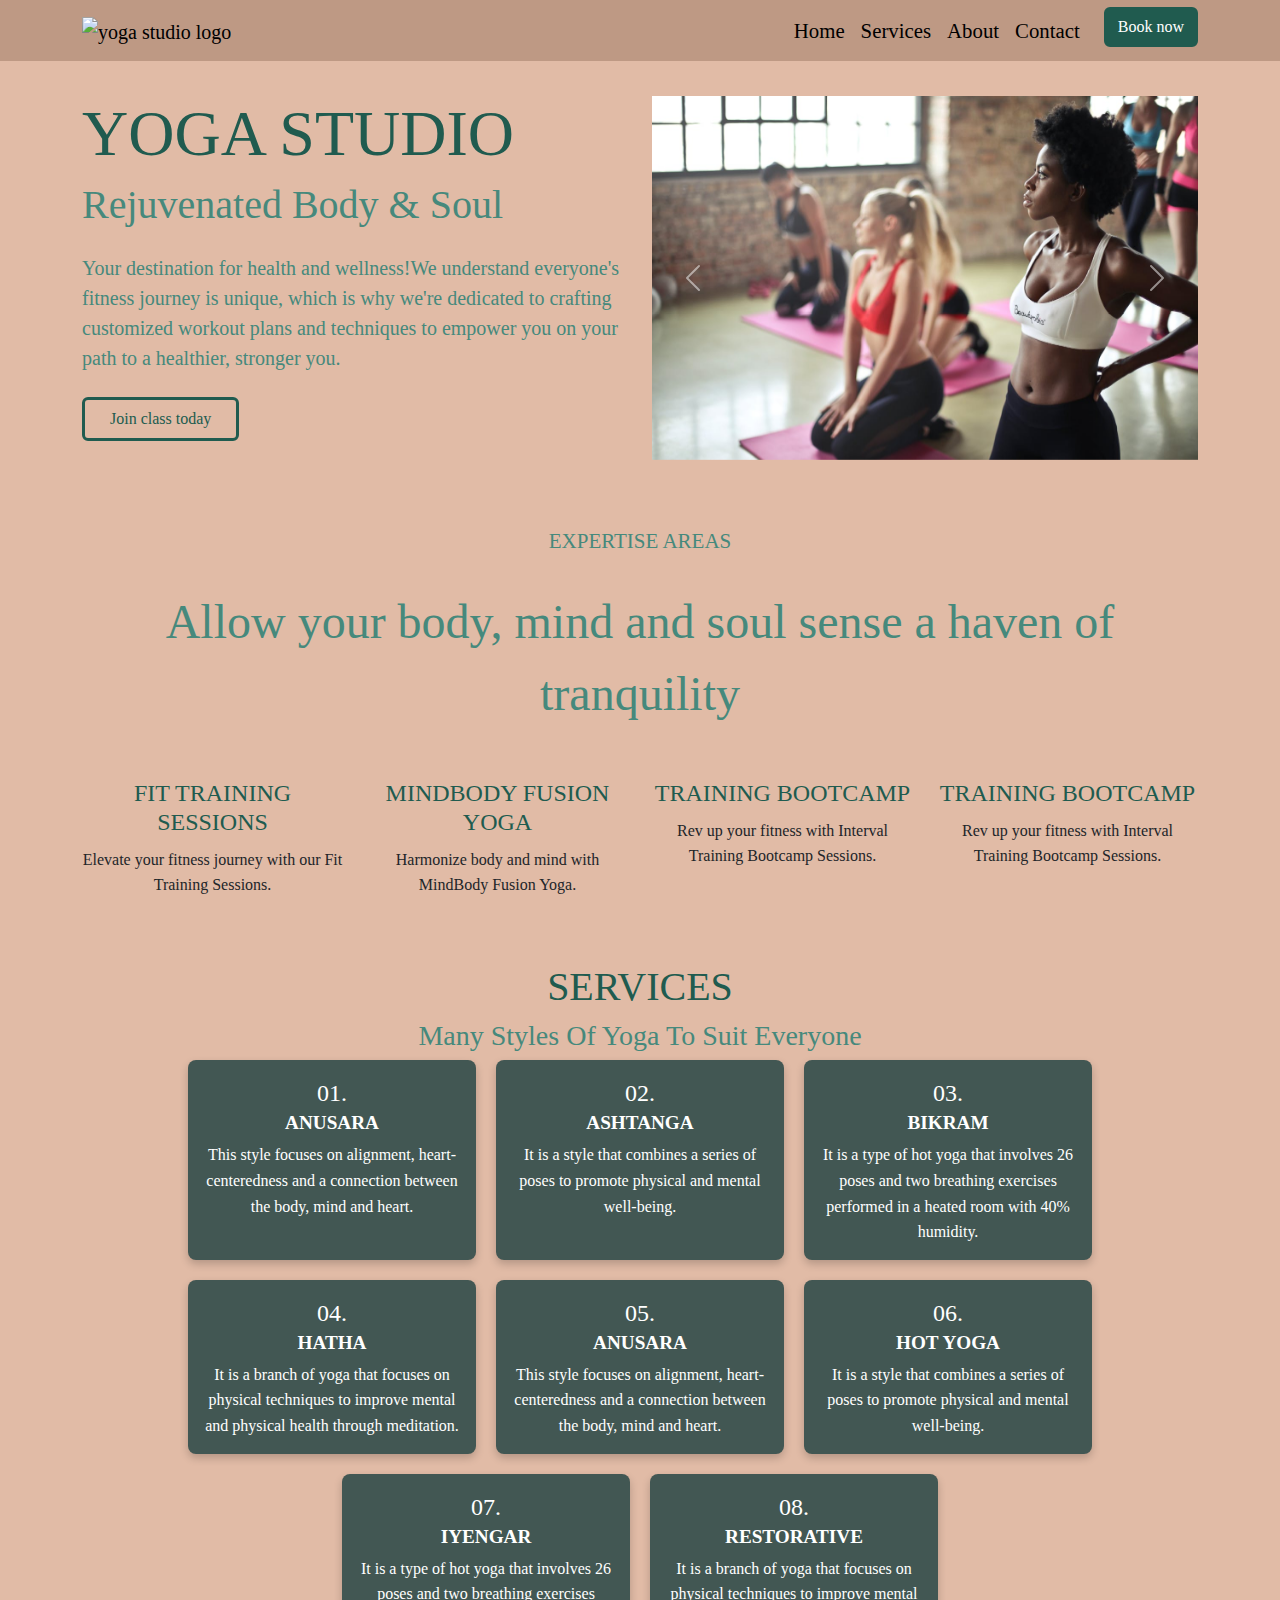
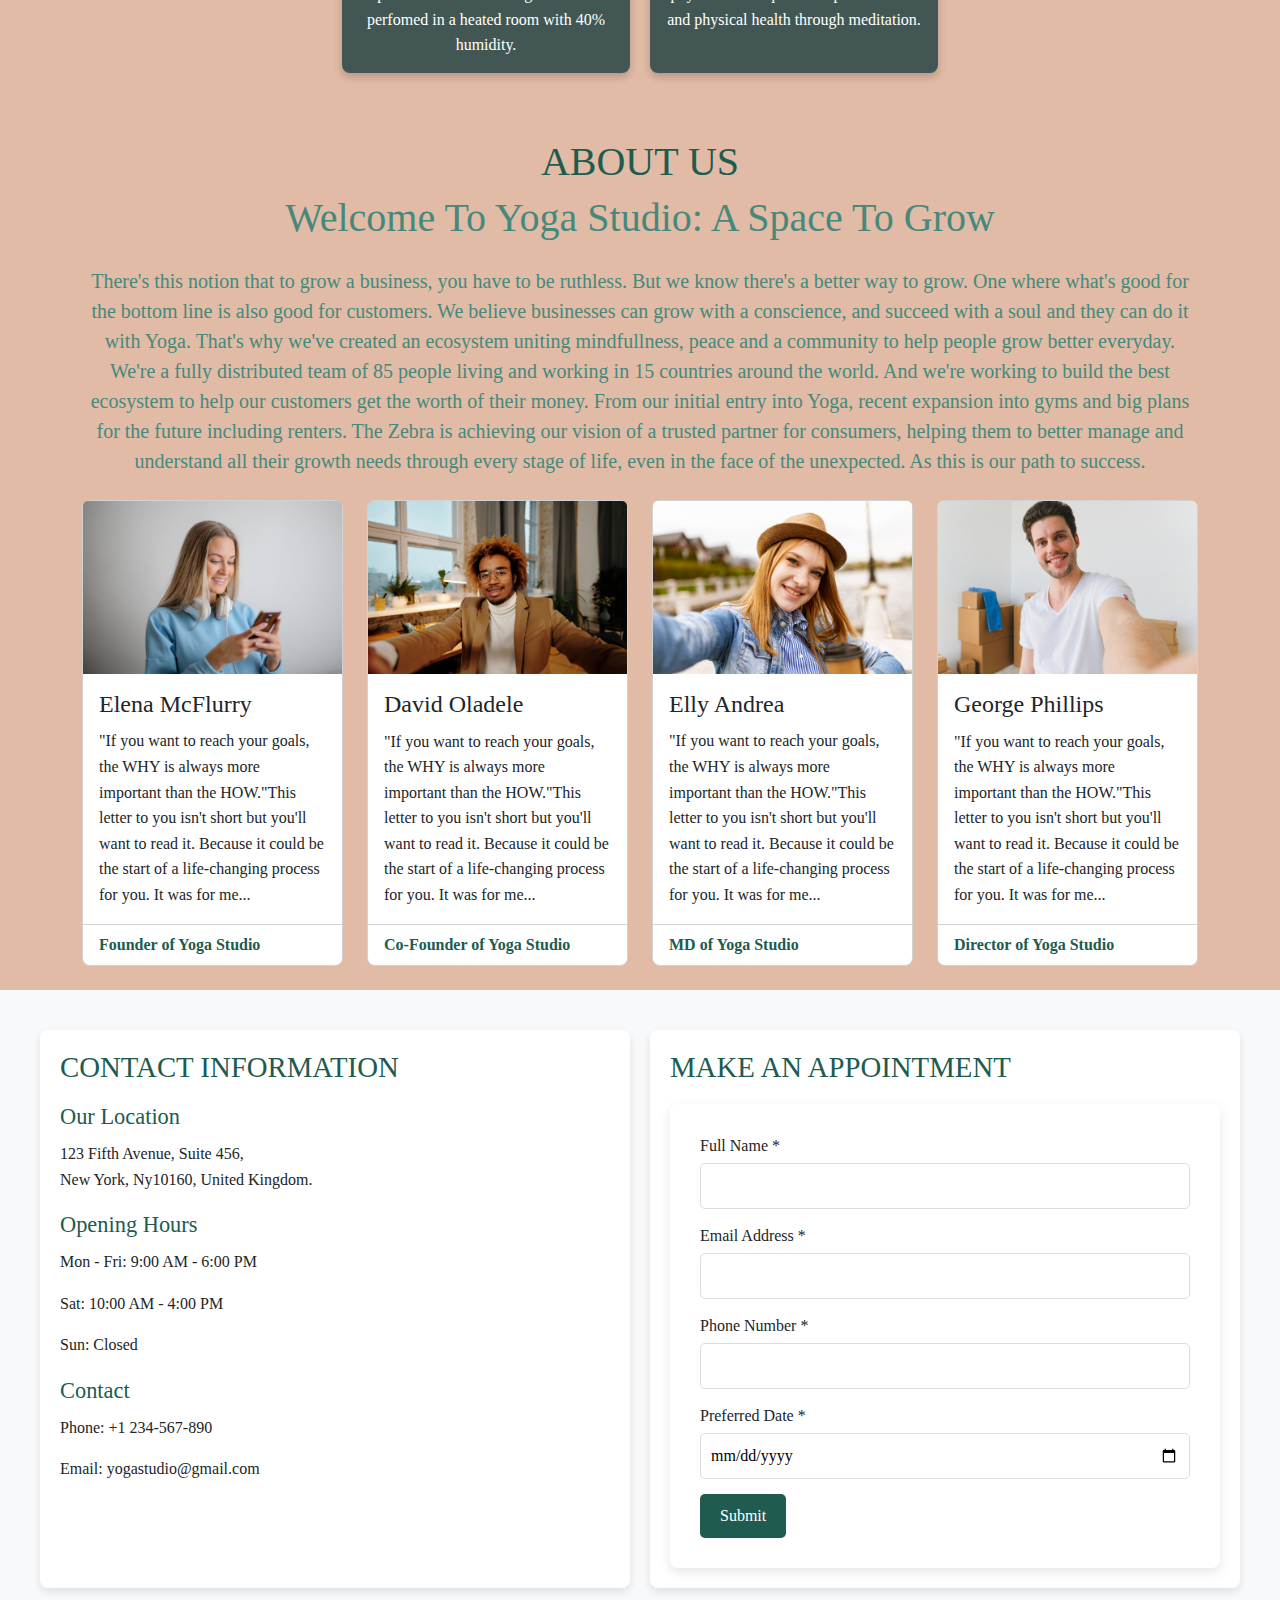
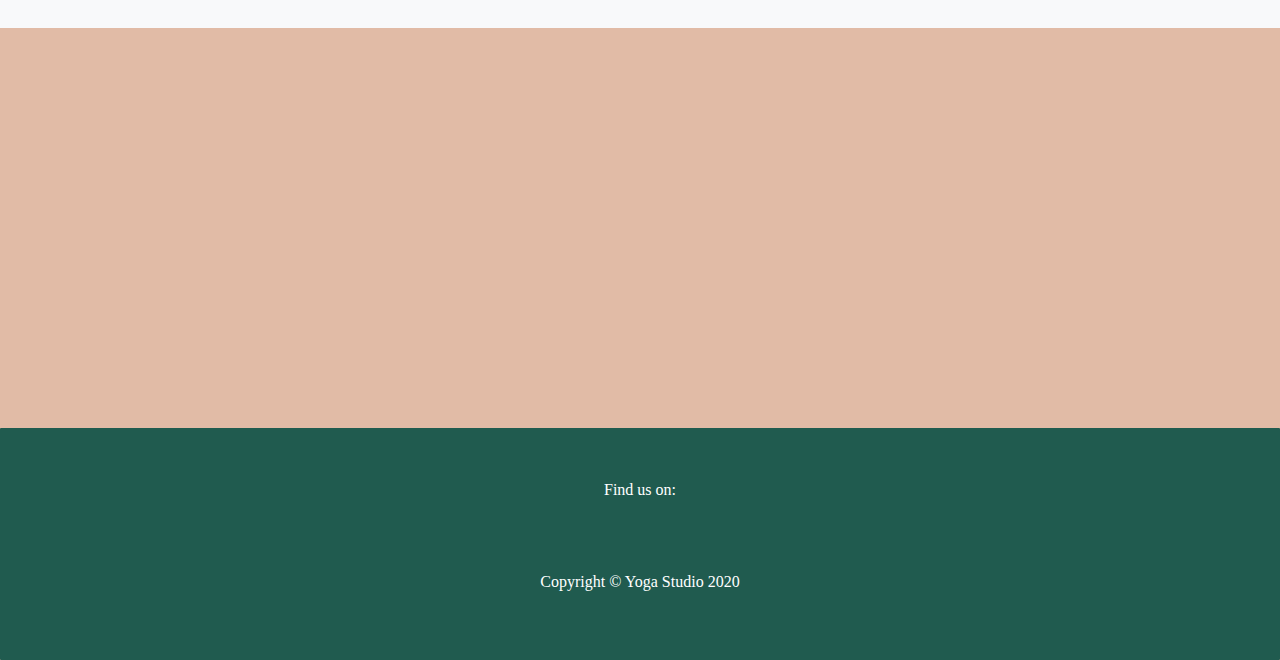
==== index.html @ dee1ad16 "Changed the type in the input section for phone number" ====
<!DOCTYPE html>
<html lang="en">

<head>
    <meta charset="UTF-8">
    <meta name="viewport" content="width=device-width, initial-scale=1.0">
    <meta http-equiv="X-UA-Compatible" content="IE=edge">
    <meta name="description"
        content="Yoga studio, your destination for health and wellness!. Perfect for your next adventure in yoga.">
    <title>Yoga Studio</title>

    <!-- favicons generated by favicon.io -->
    <link rel="apple-touch-icon" sizes="180x180" href="assets/images/apple-touch-icon.png">
    <link rel="icon" type="image/png" sizes="32x32" href="assets/images/favicon-32x32.png">
    <link rel="icon" type="image/png" sizes="16x16" href="assets/images/favicon-16x16.png">


    <!-- Bootstrap CSS -->
    <link href="https://cdn.jsdelivr.net/npm/bootstrap@5.3.3/dist/css/bootstrap.min.css" rel="stylesheet" />

    <!-- Custom CSS -->
    <link rel="stylesheet" href="assets/css/style.css">

</head>

<body class="d-flex flex-column min-vh-100">
    <!-- Header with carousel -->
    <header id="header" class="container section">
        <!-- Navigation -->
        <nav id="navbar nav-mid" class="navbar navbar-expand-lg fixed-top">
            <div class="container ">
                <a class="navbar-brand" href="index.html">
                    <img src="https://websitedemos.net/lotus-spa-02/wp-content/uploads/sites/936/2021/08/site-logo.svg"
                        alt="yoga studio logo" class="logo">
                </a>
                <button class="navbar-toggler" type="button" data-bs-toggle="collapse" data-bs-target="#navbarNav"
                    aria-controls="navbarNav" aria-expanded="false" aria-label="Toggle navigation">
                    <span class="navbar-toggler-icon"></span>
                </button>
                <div class="collapse navbar-collapse" id="navbarNav">
                    <ul class="navbar-nav ms-auto">
                        <li class="nav-item">
                            <a class="nav-link active" aria-current="page" href="index.html">Home</a>
                        </li>
                        <li class="nav-item">
                            <a class="nav-link" href="#services">Services</a>
                        </li>
                        <li class="nav-item">
                            <a class="nav-link" href="#aboutus">About</a>
                        </li>
                        <li class="nav-item">
                            <a class="nav-link btn" href="#contact-info">Contact</a>
                        </li>
                        <li>
                            <a class="btn custom-button-filled ms-lg-3" href="#book-appointment">Book now</a>
                        </li>
                    </ul>
                </div>
            </div>
        </nav>
        <div class="row row-header">
            <div class="col-12 col-xl-6 text-center text-xl-start">
                <h1 class="display-3 sec-heading-color">Yoga Studio</h1>
                <p class="head display-6 par-heading-color">Rejuvenated Body & Soul</p>
                <p class="my-4 par-heading-color">Your destination for health and wellness!We
                    understand everyone's fitness journey is unique, which is why we're dedicated to crafting customized
                    workout plans and techniques to empower you on your path to a healthier, stronger you.</p>
                <a href="join-us.html" class="btn custom-button-outline mb-4">Join class today</a>
            </div>

            <div class="col-12 col-xl-6">
                <div id="carouselExampleAutoplaying" class="carousel slide" data-bs-ride="carousel">
                    <div class="carousel-inner">
                        <div class="carousel-item active">
                            <img src="assets/images/image-1.jpg" class="d-block w-100"
                                alt="a lady in a yoga class">
                        </div>
                        <div class="carousel-item">
                            <img src="assets/images/image-2.jpg" class="d-block w-100"
                                alt="People who are practicing yoga">
                        </div>
                        <div class="carousel-item">
                            <img src="assets/images/image-3.jpg" class="d-block w-100"
                                alt="Two women practicing yoga">
                        </div>
                    </div>
                    <button class="carousel-control-prev" type="button" data-bs-target="#carouselExampleAutoplaying"
                        data-bs-slide="prev">
                        <span class="carousel-control-prev-icon" aria-hidden="true"></span>
                        <span class="visually-hidden">Previous</span>
                    </button>
                    <button class="carousel-control-next" type="button" data-bs-target="#carouselExampleAutoplaying"
                        data-bs-slide="next">
                        <span class="carousel-control-next-icon" aria-hidden="true"></span>
                        <span class="visually-hidden">Next</span>
                    </button>
                </div>
            </div>
        </div>
    </header>

    <!-- Main element -->
    <main>
        <!-- Expertise section -->
        <section class="container section">
            <div class="row">
                <div class="col-12 text-center">
                    <h2 class="par-heading-color large-tx0">EXPERTISE AREAS</h2>
                    <br>
                    <p class="par-heading-color large-tx1">Allow your body, mind and soul sense a haven of tranquility
                    </p>
                </div>

                <div class="container text-center">
                    <div class="row row-cols-4 row-header0">
                        <div class="col">
                            <i class="fa-solid fa-spa card-img-top icon"></i>
                            <div class="card-body">
                                <h3 class="card-title sec-heading-color row-header1">FIT TRAINING
                                    SESSIONS</h3>
                                <p class="card-text">Elevate your fitness journey with our Fit Training Sessions.</p>
                            </div>
                        </div>
                        <div class="col">
                            <i class="fa-solid fa-hands-holding card-img-top icon"></i>
                            <div class="card-body">
                                <h3 class="card-title sec-heading-color row-header1">MINDBODY FUSION
                                    YOGA</h3>
                                <p class="card-text">Harmonize body and mind with MindBody Fusion Yoga.</p>
                            </div>
                        </div>
                        <div class="col">
                            <i class="fa-solid fa-hands-bubbles card-img-top icon"></i>
                            <div class="card-body">
                                <h3 class="card-title sec-heading-color row-header1">TRAINING BOOTCAMP
                                </h3>
                                <p class="card-text">Rev up your fitness with Interval Training Bootcamp Sessions.</p>
                            </div>
                        </div>
                        <div class="col">
                            <i class="fa-solid fa-hands-bubbles card-img-top icon"></i>
                            <div class="card-body">
                                <h3 class="card-title sec-heading-color row-header1">TRAINING BOOTCAMP
                                </h3>
                                <p class="card-text">Rev up your fitness with Interval Training Bootcamp Sessions.</p>
                            </div>
                        </div>
                    </div>
                </div>
        </section>

        <section id="services" class="container">
            <div class="row">
                <div class="col-12 text-center">
                    <h2 class="display-6 sec-heading-color service-heading">Services</h2>
                    <h3 class="par-heading-color">Many Styles Of Yoga To Suit Everyone</h3>
                </div>
                <div class="services-container d-flex flex-wrap justify-content-center">
                    <div class="service-card">
                        <span class="card-title">01.</span>
                        <h4 class="card-subtitle mb-2">ANUSARA</h4>
                        <p class="card-text">This style focuses on alignment, heart-centeredness and a connection
                            between the body, mind and heart.</p>
                    </div>
                    <div class="service-card">
                        <span class="card-title">02.</span>
                        <h4 class="card-subtitle mb-2">ASHTANGA</h4>
                        <p class="card-text">It is a style that combines a series of poses to promote physical and
                            mental well-being.</p>
                    </div>
                    <div class="service-card">
                        <span class="card-title">03.</span>
                        <h4 class="card-subtitle mb-2">BIKRAM</h4>
                        <p class="card-text">It is a type of hot yoga that involves 26 poses and two breathing exercises
                            performed in a heated room with 40% humidity.</p>
                    </div>
                    <div class="service-card">
                        <span class="card-title">04.</span>
                        <h4 class="card-subtitle mb-2">HATHA</h4>
                        <p class="card-text">It is a branch of yoga that focuses on physical techniques to improve
                            mental and physical health through meditation.</p>
                    </div>
                    <div class="service-card">
                        <span class="card-title">05.</span>
                        <h4 class="card-subtitle mb-2">ANUSARA</h4>
                        <p class="card-text">This style focuses on alignment, heart-centeredness and a connection
                            between the body, mind and heart.</p>
                    </div>
                    <div class="service-card">
                        <span class="card-title">06.</span>
                        <h4 class="card-subtitle mb-2">HOT YOGA</h4>
                        <p class="card-text">It is a style that combines a series of poses to promote physical and
                            mental well-being.</p>
                    </div>
                    <div class="service-card">
                        <span class="card-title">07.</span>
                        <h4 class="card-subtitle mb-2">IYENGAR</h4>
                        <p class="card-text">It is a type of hot yoga that involves 26 poses and two breathing
                            exercises perfomed in a heated room with 40% humidity.</p>
                    </div>
                    <div class="service-card">
                        <span class="card-title">08.</span>
                        <h4 class="card-subtitle mb-2">RESTORATIVE</h4>
                        <p class="card-text">It is a branch of yoga that focuses on physical techniques to improve
                            mental and physical health through meditation.</p>
                    </div>
                </div>
            </div>
        </section>


        <section id="aboutus" class="container">
            <div class="row">
                <div class="col-12 text-center">
                    <h2 class="display-6 sec-heading-color about-us-heading">About Us</h2>
                    <h3 class="display-6 par-heading-color">Welcome To Yoga Studio: A Space To Grow</h3>
                    <p class="my-4 par-heading-color">There's this notion that to grow a
                        business, you have to be ruthless. But we know there's a better way to grow. One where what's
                        good for the bottom line is also good for customers. We believe businesses can grow with a
                        conscience, and succeed with a soul and they can do it with Yoga. That's why we've created an
                        ecosystem uniting mindfullness, peace and a community to help people grow better everyday.
                        We're a fully distributed team of 85 people living and working in 15 countries around the world.
                        And we're working to build the best ecosystem to help our customers get the worth of their
                        money. From our initial entry into Yoga, recent expansion into gyms and big plans for the future
                        including renters.
                        The Zebra is achieving our vision of a trusted partner for consumers, helping them to better
                        manage and understand all their growth needs through every stage of life, even in the face of
                        the unexpected. As this is our path to success.
                    </p>
                </div>
                <div class="col-12 col-md-6 col-xl-3">
                    <div class="card">
                        <img src="assets/images/image-4.jpg" alt="Elena McFlurry, Founder of Yoga Studio"
                            class="card-img-top">
                        <div class="card-body">
                            <h3 class="card-title sub-heading-color">Elena McFlurry</h3>
                            <p class="card-text">
                                "If you want to reach your goals, the WHY is always more important than the HOW."This
                                letter to you isn't short but you'll want to read it. Because it could be the start of a
                                life-changing process for you. It was for me...
                            </p>
                        </div>
                        <div class="card-footer">
                            <p class="mb-0">Founder of Yoga Studio</p>
                        </div>
                    </div>
                </div>
                <div class="col-12 col-md-6 col-xl-3">
                    <div class="card">
                        <img src="assets/images/image-5.jpg" class="card-img-top"
                            alt="David Oladele, Co-Founder of Yoga Studio" />
                        <div class="card-body">
                            <h3 class="card-title sub-heading-color">David Oladele</h3>
                            <p class="card-text">
                                "If you want to reach your goals, the WHY is always more important than the HOW."This
                                letter to you isn't short but you'll want to read it. Because it could be the start of a
                                life-changing process for you. It was for me...
                            </p>
                        </div>
                        <div class="card-footer">
                            <p class="mb-0">Co-Founder of Yoga Studio</p>
                        </div>
                    </div>
                </div>
                <div class="col-12 col-md-6 col-xl-3">
                    <div class="card">
                        <img src="assets/images/image-6.jpg"
                            alt="Elly Andrea, MD of Yoga Studio" class="card-img-top">
                        <div class="card-body">
                            <h3 class="card-title sub-heading-color">Elly Andrea</h3>
                            <p class="card-text">
                                "If you want to reach your goals, the WHY is always more important than the HOW."This
                                letter to you isn't short but you'll want to read it. Because it could be the start of a
                                life-changing process for you. It was for me...
                            </p>
                        </div>
                        <div class="card-footer">
                            <p class="mb-0">MD of Yoga Studio</p>
                        </div>
                    </div>
                </div>
                <div class="col-12 col-md-6 col-xl-3">
                    <div class="card">
                        <img src="assets/images/image-7.jpg" class="card-img-top"
                            alt="George Phillips, Director of Yoga Studio">
                        <div class="card-body">
                            <h3 class="card-title sub-heading-color">George Phillips</h3>
                            <p class="card-text">
                                "If you want to reach your goals, the WHY is always more important than the HOW."This
                                letter to you isn't short but you'll want to read it. Because it could be the start of a
                                life-changing process for you. It was for me...
                            </p>
                        </div>
                        <div class="card-footer">
                            <p class="mb-0">Director of Yoga Studio</p>
                        </div>
                    </div>
                </div>
            </div>
        </section>


        <section class="contact-section">
            <div class="contact-container">
                <div class="contact-info">
                    <h2 id="contact-info">Contact Information</h2>
                    <div class="info-box">
                        <i class="fa-solid fa-location-dot contact-i"></i>
                        <h3>Our Location</h3>
                        <p>123 Fifth Avenue, Suite 456, <br> New York, Ny10160, United Kingdom.</p>
                    </div>
                    <div class="info-box">
                        <i class="fa-solid fa-clock contact-i"></i>
                        <h3>Opening Hours</h3>
                        <p>Mon - Fri: 9:00 AM - 6:00 PM</p>
                        <p>Sat: 10:00 AM - 4:00 PM</p>
                        <p>Sun: Closed</p>
                    </div>
                    <div class="info-box">
                        <i class="fa-solid fa-phone contact-i"></i>
                        <h3>Contact</h3>
                        <p>Phone: +1 234-567-890</p>
                        <p>Email: yogastudio@gmail.com</p>
                    </div>
                </div>

                <div id="appointment" class="appointment-form">
                    <h2 id="book-appointment">Make an Appointment</h2>
                    <form action="thank-you.html" method="GET">
                        <div class="form-group">
                            <label for="name">Full Name *</label>
                            <input type="text" id="name" name="name" autocomplete="name" required />
                        </div>
                        <div class="form-group">
                            <label for="email">Email Address *</label>
                            <input type="email" id="email" name="email" autocomplete="email" required />
                        </div>
                        <div class="form-group">
                            <label for="phone">Phone Number *</label>
                            <input type="number" id="phone" name="phone" autocomplete="phone" pattern="\d{10,15}"
                            minlength="10" maxlength="15" title="Please enter a valid phone number." />
                        </div>
                        <div class="form-group">
                            <label for="date">Preferred Date *</label>
                            <input type="date" id="date" name="date" required />
                        </div>
                        <button type="submit" class="submit-btn">Submit</button>
                    </form>
                </div>
            </div>
        </section>
    </main>





    <iframe class="iframe"
        src="https://www.google.com/maps/embed?pb=!1m18!1m12!1m3!1d39853131.86738197!2d-77.8140673!3d52.434905199999996!2m3!1f0!2f0!3f0!3m2!1i1024!2i768!4f13.1!3m3!1m2!1s0x47d81230f7669219%3A0xa6c066b0f312ae0a!2sThe%20Yoga%20Studio!5e0!3m2!1sen!2sng!4v1736171499533!5m2!1sen!2sng"
        width="100%" height="400" title="Map the show the location of yoga studio"></iframe>


    <!-- Add the copyright information here -->
    <footer>
        <span>Find us on:</span>
        <a href="http://www.facebook.com" target="_blank" rel="noopener noreferrer"
            aria-label="Visit our Facebook page"><i class="fa-brands fa-facebook"></i></a>
        <a href="http://www.instagram.com" target="_blank" rel="noopener noreferrer"
            aria-label="Visit our Instagram profile"><i class="fa-brands fa-instagram"></i></a>
        <a href="http://www.twitter.com" target="_blank" rel="noopener noreferrer" aria-label="Follow us on Twitter"><i
                class="fa-brands fa-x-twitter"></i></a>
        <a href="http://www.youtube.com" target="_blank" rel="noopener noreferrer"
            aria-label="Watch our videos on YouTube"><i class="fa-brands fa-youtube"></i></a>
        <p>Copyright © Yoga Studio 2020</p>
    </footer>

    <!-- Close your footer element after your paragraph element has been closed -->

    <!-- Font Awesome kit -->
    <script src="https://kit.fontawesome.com/d47348bcd3.js" crossorigin="anonymous"></script>

    <!-- Bootstrap JS (required for Bootstrap's JavaScript components) -->
    <script src="https://cdn.jsdelivr.net/npm/bootstrap@5.3.3/dist/js/bootstrap.bundle.min.js"></script>

    <!-- script.js link -->
    <script src="assets/js/script.js"></script>
</body>

</html>
---- assets/css/style.css ----
/* Google fonts import */
@import url('https://fonts.googleapis.com/css2?family=Roboto:wght@400;700&display=swap');


/* CSS variables */

:root {
    --primary-font: "Lora", serif;
    --secondary-font: "Dancing Script", cursive;
    --primary-color: #fff;
    --secondary-color: #E1BBA6;
    --highlight-color: #205B4F;
    --highlight-color-light: #46897c;
}

body {
    font-family: var(--primary-font);
    background-color: var(--secondary-color);
    padding-top: 57.15px;
    /* pushes the top of the header down under the fixed navbar */
    width: 100%;
    margin: 0;
    padding: 0;
}

.navbar,
#header,
#service {
    background-color: var(--secondary-color);
    width: 100%;
}

/* Default styles for navigation links */
.nav-link {
    color: #000; /* Default text color */
    font-size: 1.3rem;
    text-decoration: none; /* No underline by default */
    transition: all 0.3s ease-in-out; /* Smooth transition for hover effects */
}

/* Hover styles for better visibility */
.nav-link:hover {
    color: #fff; /* Change text color for better contrast */
    font-weight: bold; /* Make the text bold */
    text-decoration: underline; /* Add underline for clarity */
    padding: 4px 8px; /* Optional: Increase hover area with padding */
}



h1,
h2,
h3 {
    font-family: var(--primary-font);
    color: var(--primary-color);
}

h1,
h2 {
    text-transform: uppercase;
}

.sec-heading-color {
    color: var(--highlight-color);
}

.par-heading-color {
    color: var(--highlight-color-light);
}

.section {
    padding-top: 4rem;
}

/* Buttons */

.custom-button-filled {
    border: 2px solid var(--highlight-color);
    background-color: var(--highlight-color);
    color: white;
}

.custom-button-filled:hover {
    border: 2px solid var(--secondary-color);
    background-color: var(--secondary-color);
    color: white;
}

.custom-button-outline {
    border: 3px solid var(--highlight-color);
    padding: 7px 25px;
    color: var(--highlight-color)
}

.custom-button-outline:hover {
    background-color: var(--highlight-color);
    color: white
}

/* Navbar */

.navbar {
    background-color: #be9984;
    padding: 7px 20px; /* Added padding for navbar */
}

#navbar .logo {
    width: 50px;
}

.nav-item {
    font-size: large;
}

/* Header */

.row-header {
    padding-top: 2rem;
}

#header .head {
    font-family: var(--secondary-font);
}

.my-4 {
    font-size: 20px;
}

/* Main element*/

/* Expertise section */

.large-tx0 {
    font-size: 21px;
}

.large-tx1{
    font-family: var(--primary-font);
    font-size: 48px;
    padding-bottom: 13px;
}

.row-header0 {
    margin-top: 20px;
}

.icon {
    color: #205b4f; 
    font-size: 45px; 
    margin-bottom: 15px;
}

.row-header1 {
    margin-bottom: 15px;
}

/* Join Us Section */
.join-us-section {
    padding: 60px 20px;
    text-align: center;
    background-color: rgb(248, 247, 245);
    min-height: 100vh;
}

.join-us-box {
    background-color: #ffffff;
    max-width: 1000px;
    margin: 0 auto;
    border-radius: 12px;
    box-shadow: 0 8px 16px rgba(0, 0, 0, 0.1);
    padding: 40px;
}

.join-us-container {
    max-width: 900px;
    margin: 0 auto;
}

.header h1 {
    font-size: 48px;
    color: #46897c;
    margin-bottom: 20px;
}

.header p {
    font-size: 18px;
    color: #666;
    margin-bottom: 40px;
}

/* Class Details */
.class-details h2 {
    font-size: 36px;
    color: #46897c;
    margin-bottom: 20px;
}

.class-box {
    background-color: #ffffff;
    border: 1px solid #e0e0e0;
    border-radius: 8px;
    padding: 30px;
    margin-bottom: 40px;
}

.class-box h3 {
    font-size: 28px;
    color: #46897c;
    margin-bottom: 15px;
}

.class-box p {
    font-size: 16px;
    line-height: 1.6;
    color: #555;
}

/* Sign-Up Form */
.sign-up-form h2 {
    font-size: 36px;
    color: #46897c;
    margin-bottom: 20px;
}

form {
    max-width: 600px;
    margin: 0 auto;
    background-color: #ffffff;
    padding: 30px;
    border-radius: 8px;
    box-shadow: 0px 4px 12px rgba(0, 0, 0, 0.1);
}

.form-group2 {
    margin-bottom: 20px;
}

.form-group2 label {
    font-size: 16px;
    font-weight: bold;
    color: #555;
    display: block;
    margin-bottom: 8px;
}

.form-group2 input,
.form-group2 select {
    width: 100%;
    padding: 12px;
    font-size: 16px;
    border: 1px solid #ddd;
    border-radius: 5px;
}

button.submit-btn2 {
    background-color: #46897c;
    color: white;
    border: none;
    padding: 14px 20px;
    font-size: 18px;
    border-radius: 5px;
    cursor: pointer;
    width: 100%;
}

button.submit-btn2:hover {
    background-color: #396b5a;
}


/* Services section */

/* Services Section Styles */
.service-heading {
    margin-top: 65px;
}

.services-container {
    display: flex;
    flex-wrap: wrap;
    gap: 20px;
    justify-content: center;
}

.service-card {
    background-color: #425753; /* Match your design */
    color: white;
    width: 18rem;
    padding: 15px;
    border-radius: 8px;
    text-align: center;
    box-shadow: 0 4px 8px rgba(0, 0, 0, 0.2);
    transition: transform 0.3s, box-shadow 0.3s;
}

.service-card:hover {
    transform: translateY(-5px);
    box-shadow: 0 8px 16px rgba(0, 0, 0, 0.3);
}

.card-title {
    font-size: 1.5rem;
    margin-bottom: 10px;
}

.card-subtitle {
    font-size: 1.2rem;
    font-weight: bold;
    margin-bottom: 15px;
}

.card-text {
    font-size: 1rem;
    line-height: 1.6;
}


/* Aboutus */

.about-us-heading {
    margin-top: 65px;
}

#aboutus .card-footer {
    font-weight: bold;
    color: var(--highlight-color);
    background-color: transparent;
}

#aboutus .card {
    margin-bottom: 1.5rem;
}
.card {
    border-radius: 8px;
    transition: box-shadow 0.3s ease;
}

.card:hover {
    box-shadow: 0 8px 16px rgba(0, 0, 0, 0.1); 
}

/* Contact Section Styling */
.contact-i {
    color: #46897c;
}

.contact-section {
    padding: 40px 20px;
    background-color: #f8f9fa; /* Light background color */
}

.contact-container {
    display: flex;
    flex-wrap: wrap;
    gap: 20px;
    justify-content: space-between;
    max-width: 1200px;
    margin: 0 auto;
}

.contact-info,
.appointment-form {
    flex: 1 1 calc(50% - 20px); /* Split into two columns */
    min-width: 300px;
    background-color: #ffffff;
    padding: 20px;
    border-radius: 8px;
    box-shadow: 0 4px 8px rgba(0, 0, 0, 0.1);
}

.contact-info h2,
.appointment-form h2 {
    font-size: 1.8rem;
    margin-bottom: 20px;
    color: #205b4f;
}

.info-box {
    margin-bottom: 20px;
}

.info-box h3 {
    font-size: 1.4rem;
    margin-bottom: 10px;
    color: #205b4f;
}

.info-box p {
    font-size: 1rem;
    line-height: 1.6;
}

.form-group {
    margin-bottom: 15px;
}

.form-group label {
    font-size: 1rem;
    display: block;
    margin-bottom: 5px;
}

.form-group input {
    width: 100%;
    padding: 10px;
    font-size: 1rem;
    border: 1px solid #ddd;
    border-radius: 5px;
}

.submit-btn {
    padding: 10px 20px;
    font-size: 1rem;
    background-color: #205b4f;
    color: white;
    border: none;
    border-radius: 5px;
    cursor: pointer;
    transition: background-color 0.3s;
}

.submit-btn:hover {
    background-color: #46897c;
}

#book-appointment {
    scroll-margin-top: 100px; /* Adjust based on header height */
}

#contact-info {
    scroll-margin-top: 100px; /* Adjust based on the height of any fixed header */
}


/* Thank You Page Styles */
.thank-you-section {
    background-color: #E1BBA6;
    padding: 80px 20px;
    text-align: center;
    max-height: 100vh;
    display: flex;
    justify-content: center;
    align-items: center;
}

.thank-you-container {
    background-color: #ffffff;
    padding: 40px;
    border-radius: 8px;
    box-shadow: 0px 4px 12px rgba(0, 0, 0, 0.1);
    max-width: 600px;
    width: 100%;
}

.thank-you-container h2 {
    font-size: 36px;
    color: #46897c;
    margin-bottom: 20px;
}

.thank-you-container p {
    font-size: 18px;
    color: #555;
    margin-bottom: 20px;
}

.back-btn {
    display: inline-block;
    background-color: #46897c;
    color: white;
    padding: 12px 20px;
    text-decoration: none;
    border-radius: 5px;
    font-size: 16px;
}

.back-btn:hover {
    background-color: #396b5a;
}


/* Google Maps iframe */
.iframe {
    width: 100%;
    height: 400px;
    border: 0;
    margin: 0px;
    padding: 0;
    border-radius: 1px;
}

/* Footer Styling */
footer {
    text-align: center;
    background-color: #205B4F;
    color: #fff;
    padding: 50px;
    margin: 0;
    border-radius: 1px;
}

footer span {
    display: block;
    margin-bottom: 10px;
}

footer a {
    color: #fff;
    text-decoration: none;
    margin: 0 11px;
}

footer a i {
    font-size: 25px;
}

footer p {
    margin-top: 20px;
    font-size: 1em;
}



/* Responsive Styles */
@media (max-width: 768px) {
    .service-card {
        width: 100%; /* Full width on smaller screens */
    }
}

@media (min-width: 769px) and (max-width: 992px) {
    .service-card {
        width: calc(50% - 20px); /* Two columns for medium screens */
    }
}

@media (min-width: 993px) {
    .service-card {
        width: 18rem; /* Maintain original size for large screens */
    }
}

@media (max-width: 768px) {
    .contact-container {
        flex-direction: column;
        gap: 20px;
    }

    .contact-info,
    .appointment-form {
        flex: 1 1 100%; /* Full width for smaller screens */
    }
}

@media (max-width: 785px) {
    .row.row-cols-4 {
        display: flex;
        flex-direction: column;
        gap: 20px;
    }

    .row.row-cols-4 .col {
        width: 100%;
        text-align: center; /* Ensures content is centered for smaller screens */
    }

    .card-body {
        margin: 0 auto;
    }

    i.card-img-top {
        font-size: 50px; /* Optional: Adjust the icon size for smaller screens */
        margin-bottom: 10px;
    }

    .card-title {
        font-size: 1.2rem; /* Adjusts title size for readability */
    }

    .card-text {
        font-size: 1rem; /* Adjusts text size for readability */
    }
}

/* Styling for smaller screens */
@media (max-width: 785px) {
    .iframe {
        height: 200px; /* Reduce map height */
    }

    footer {
        padding: 10px 0; /* Reduce vertical padding */
        font-size: 14px; /* Decrease font size */
    }

    footer p {
        margin-top: 10px; /* Add spacing for better layout */
    }
}
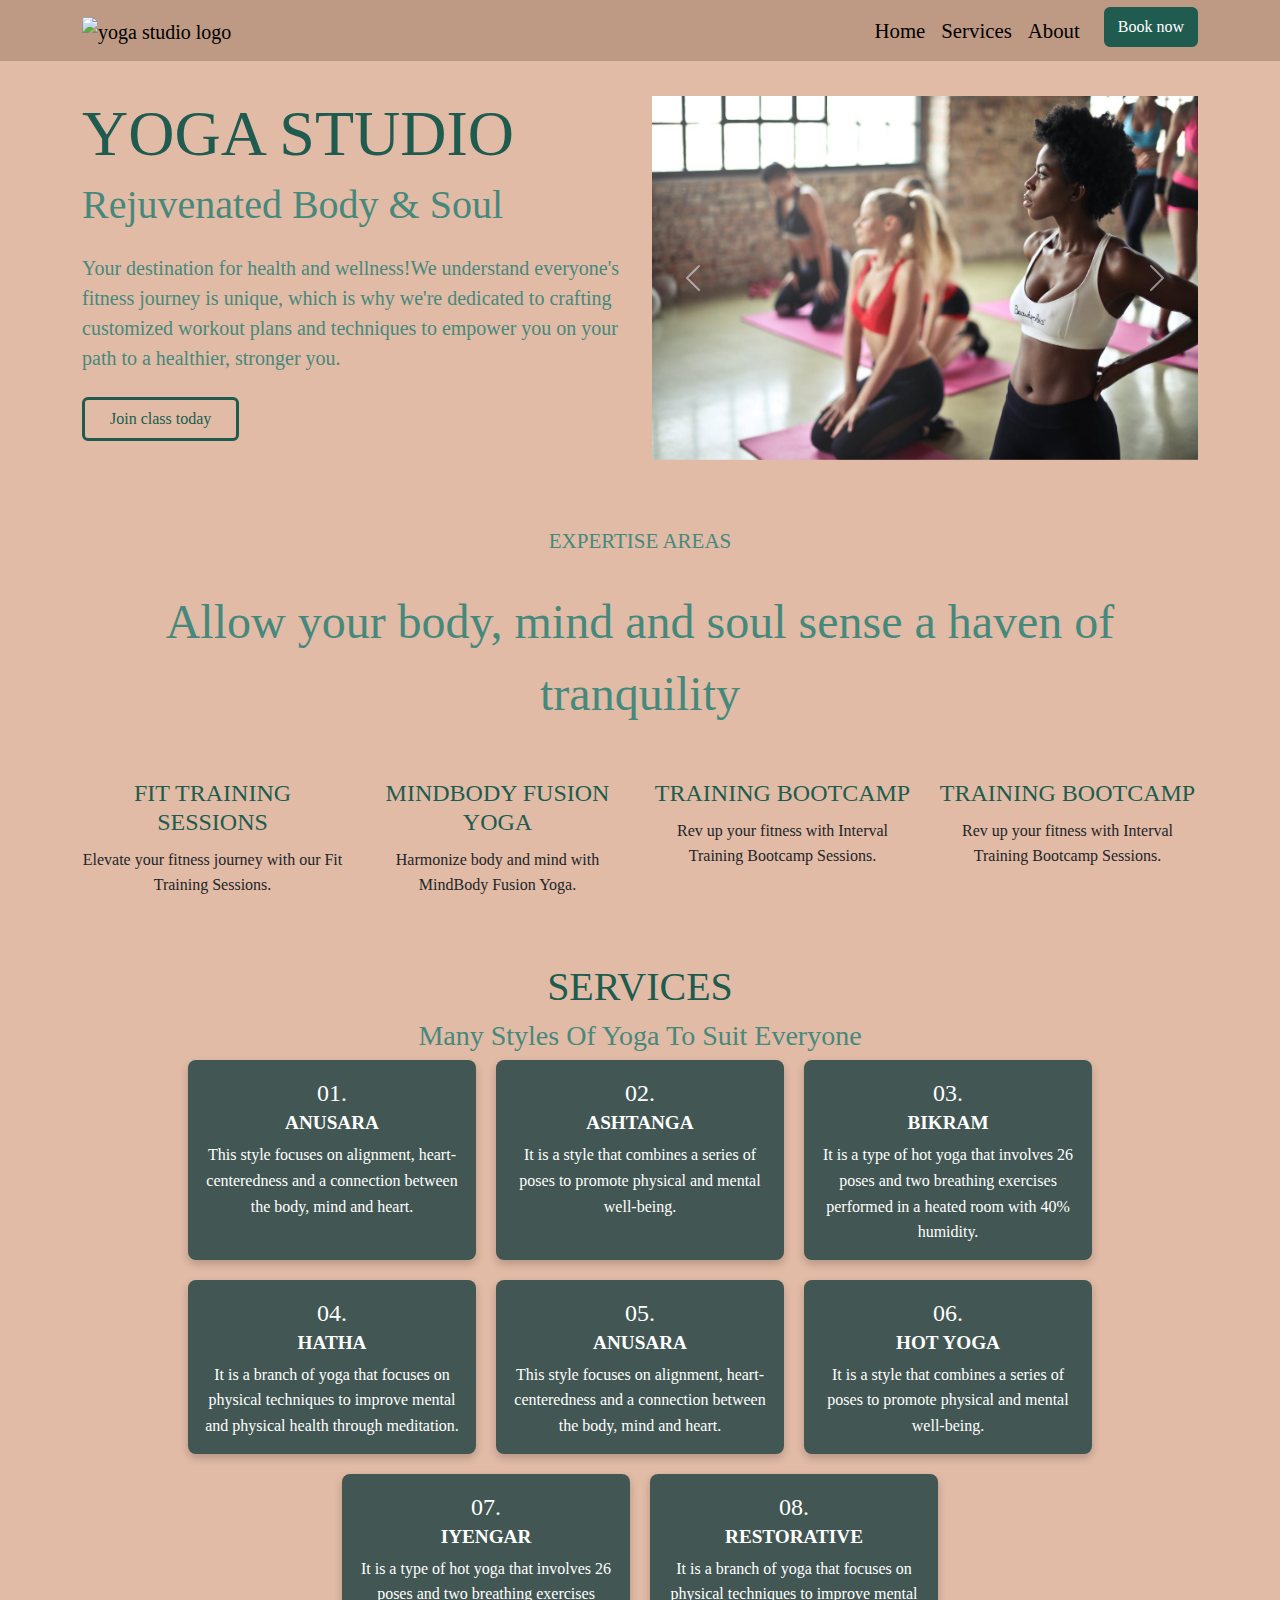
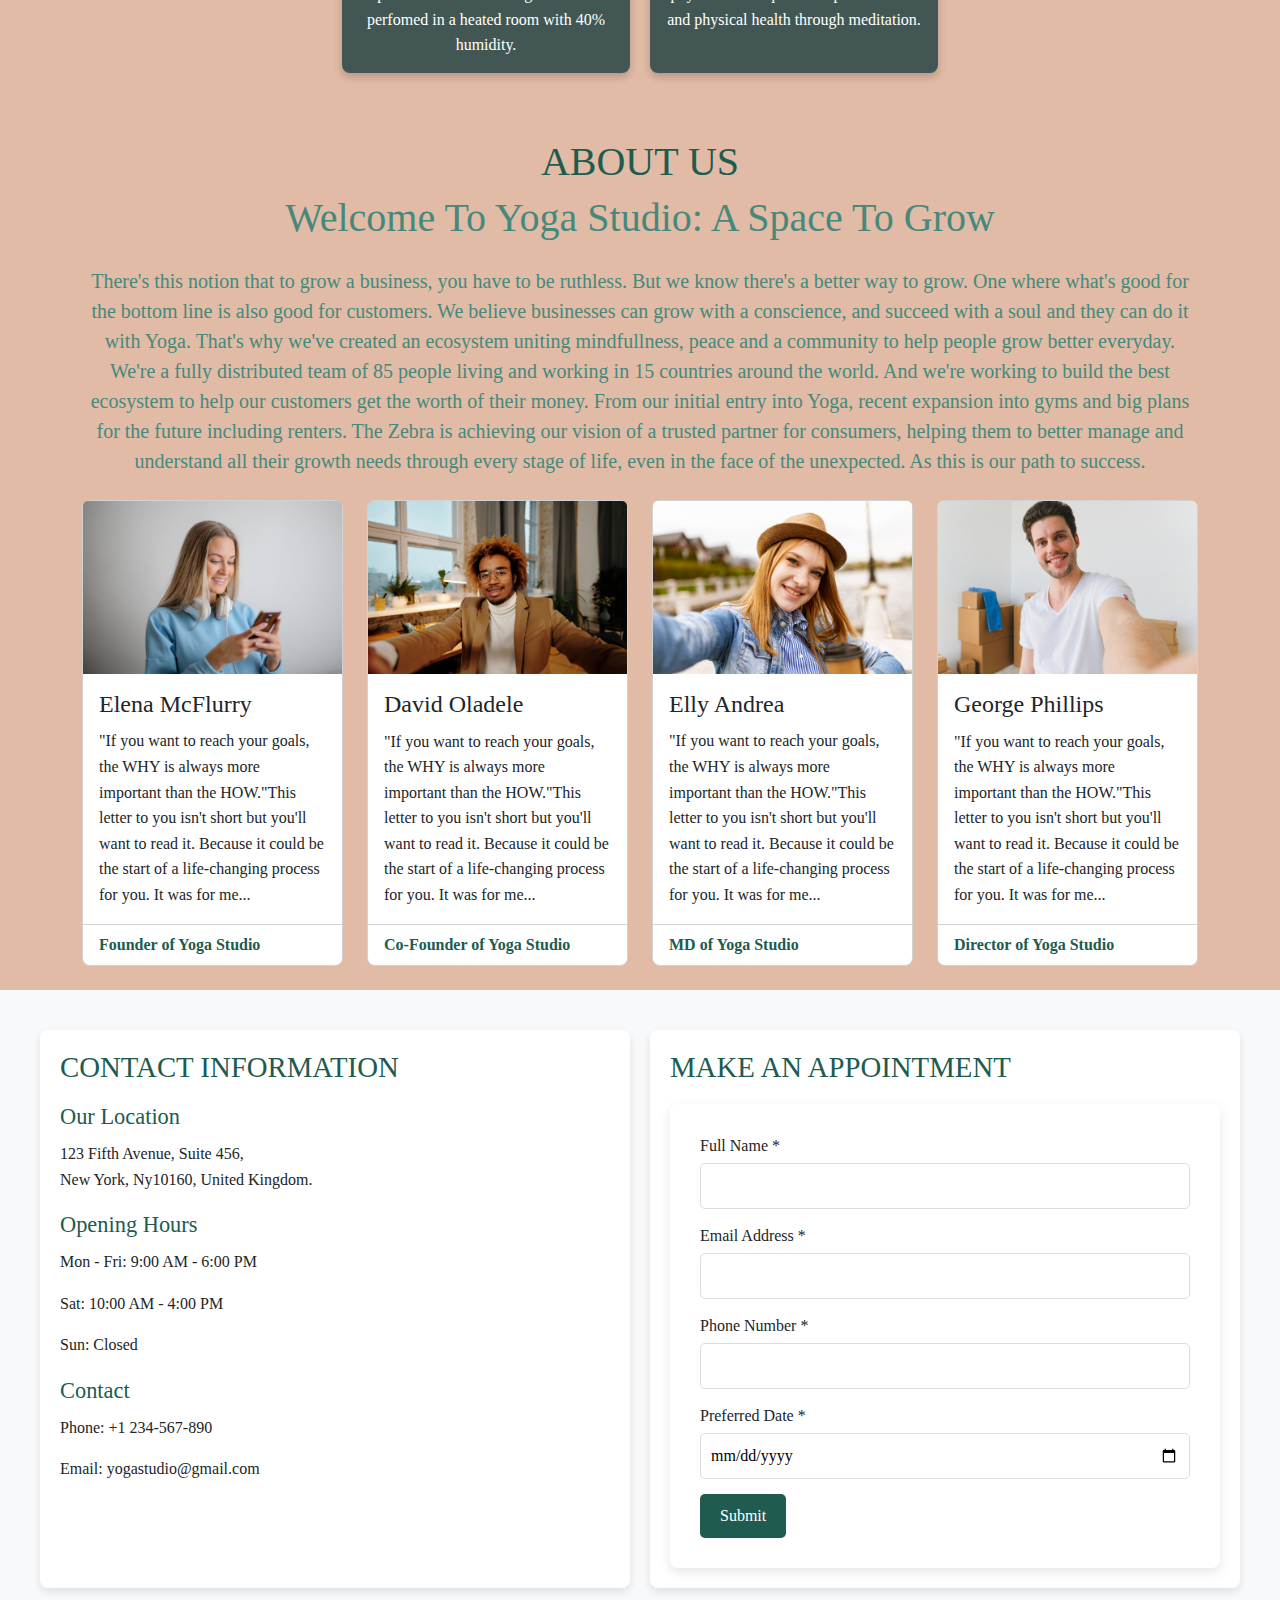
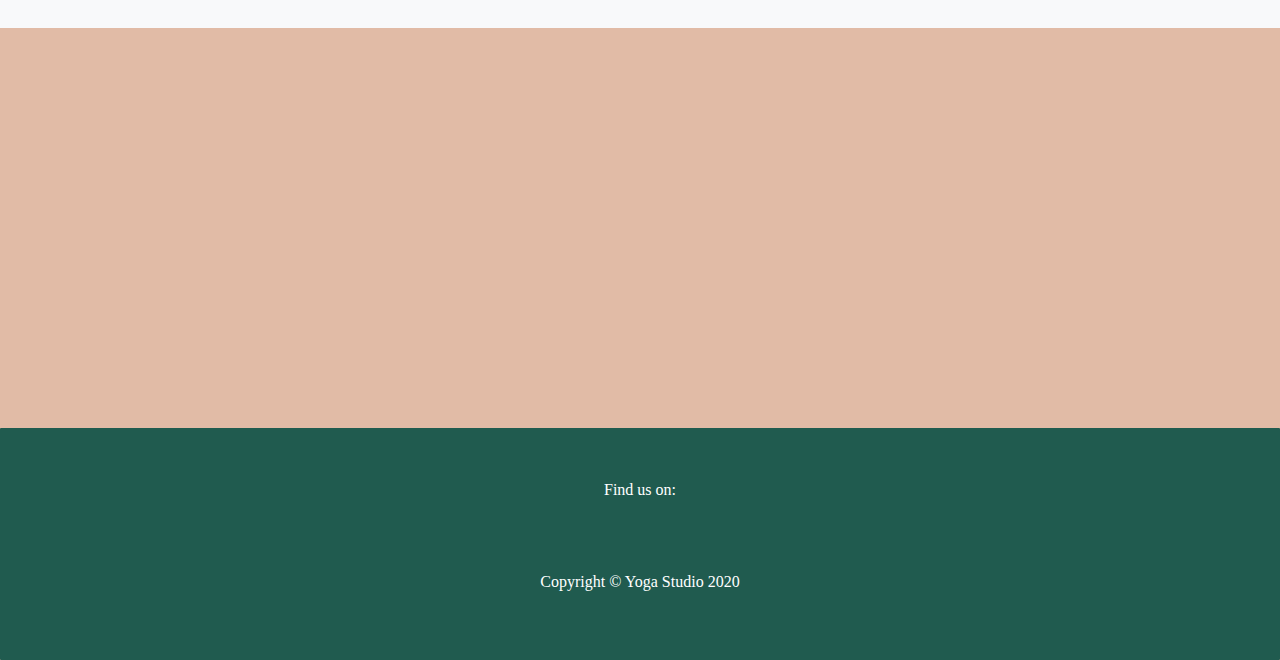
==== commit 7e20a56f: "Removed the contact section in the navbar, Renamed some errors in the file" ====
--- a/index.html
+++ b/index.html
@@ -48,9 +48,6 @@
                         <li class="nav-item">
                             <a class="nav-link" href="#aboutus">About</a>
                         </li>
-                        <li class="nav-item">
-                            <a class="nav-link btn" href="#contact-info">Contact</a>
-                        </li>
                         <li>
                             <a class="btn custom-button-filled ms-lg-3" href="#book-appointment">Book now</a>
                         </li>
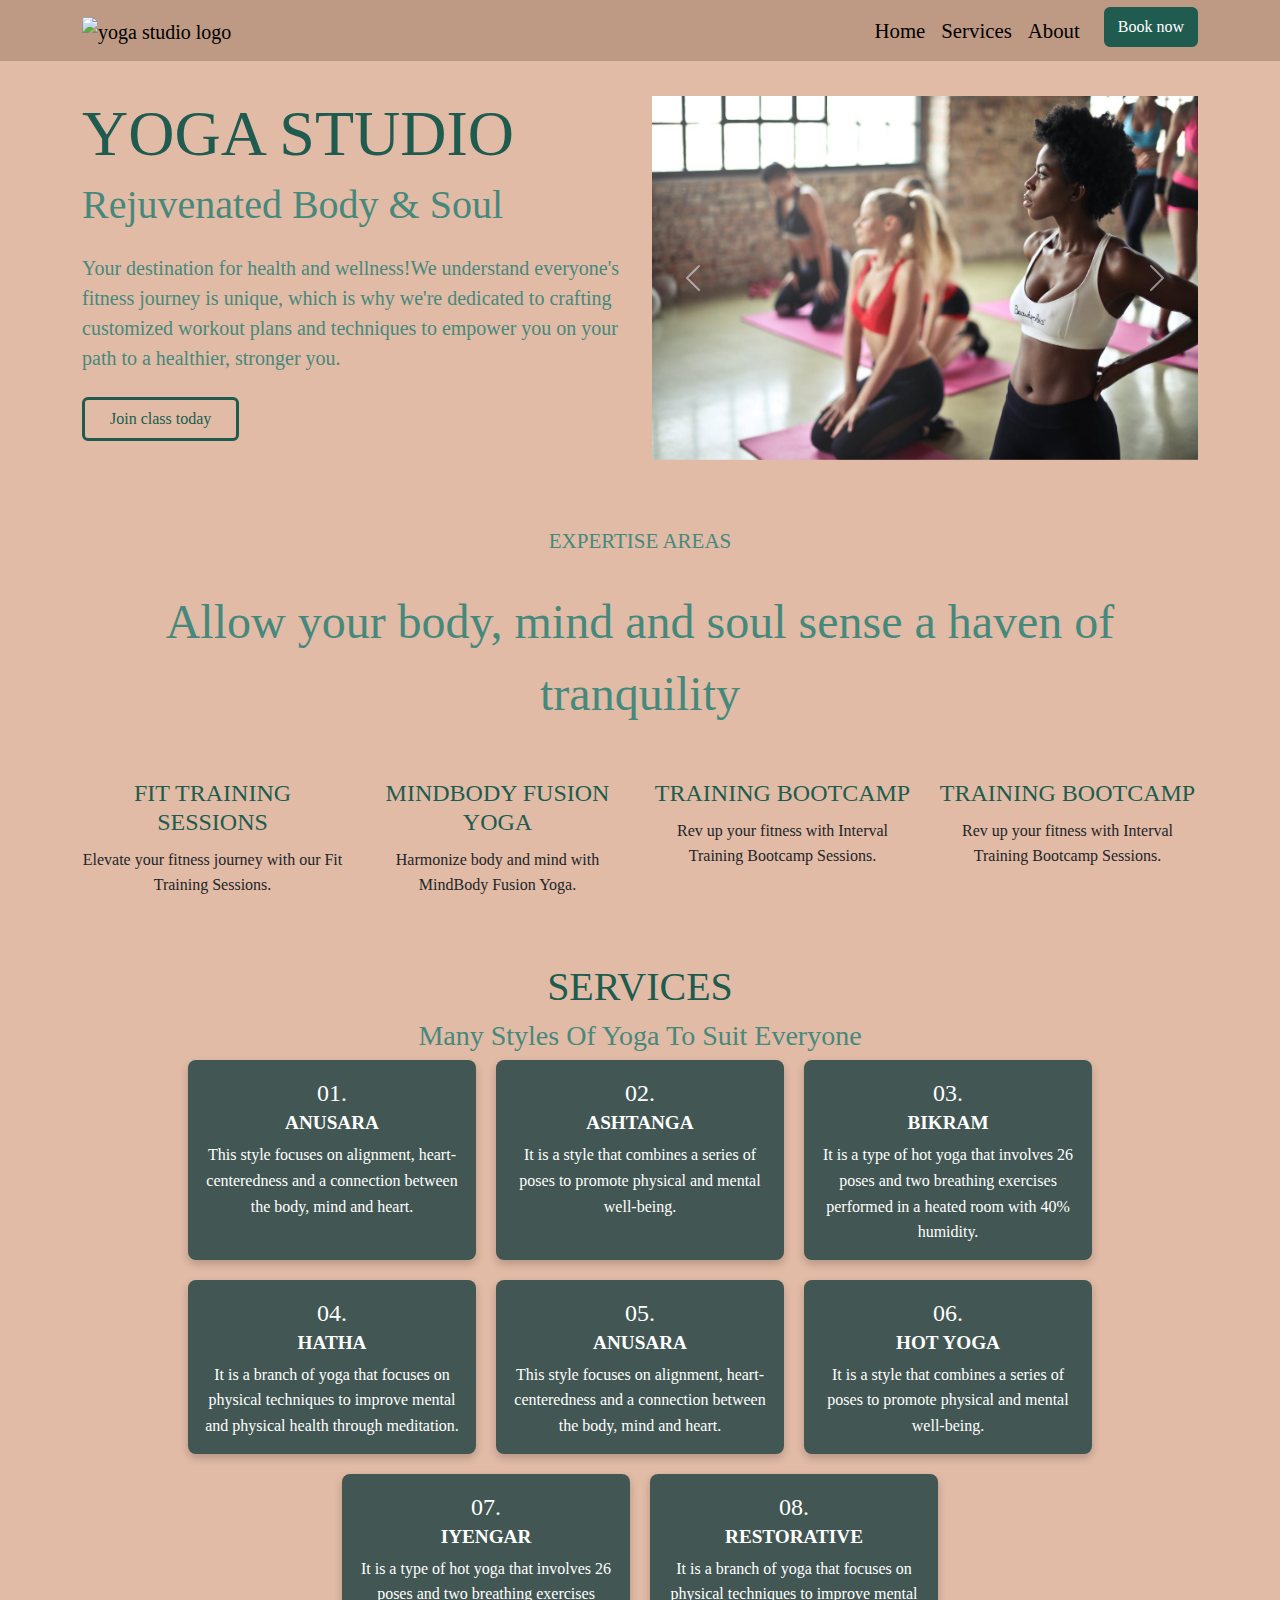
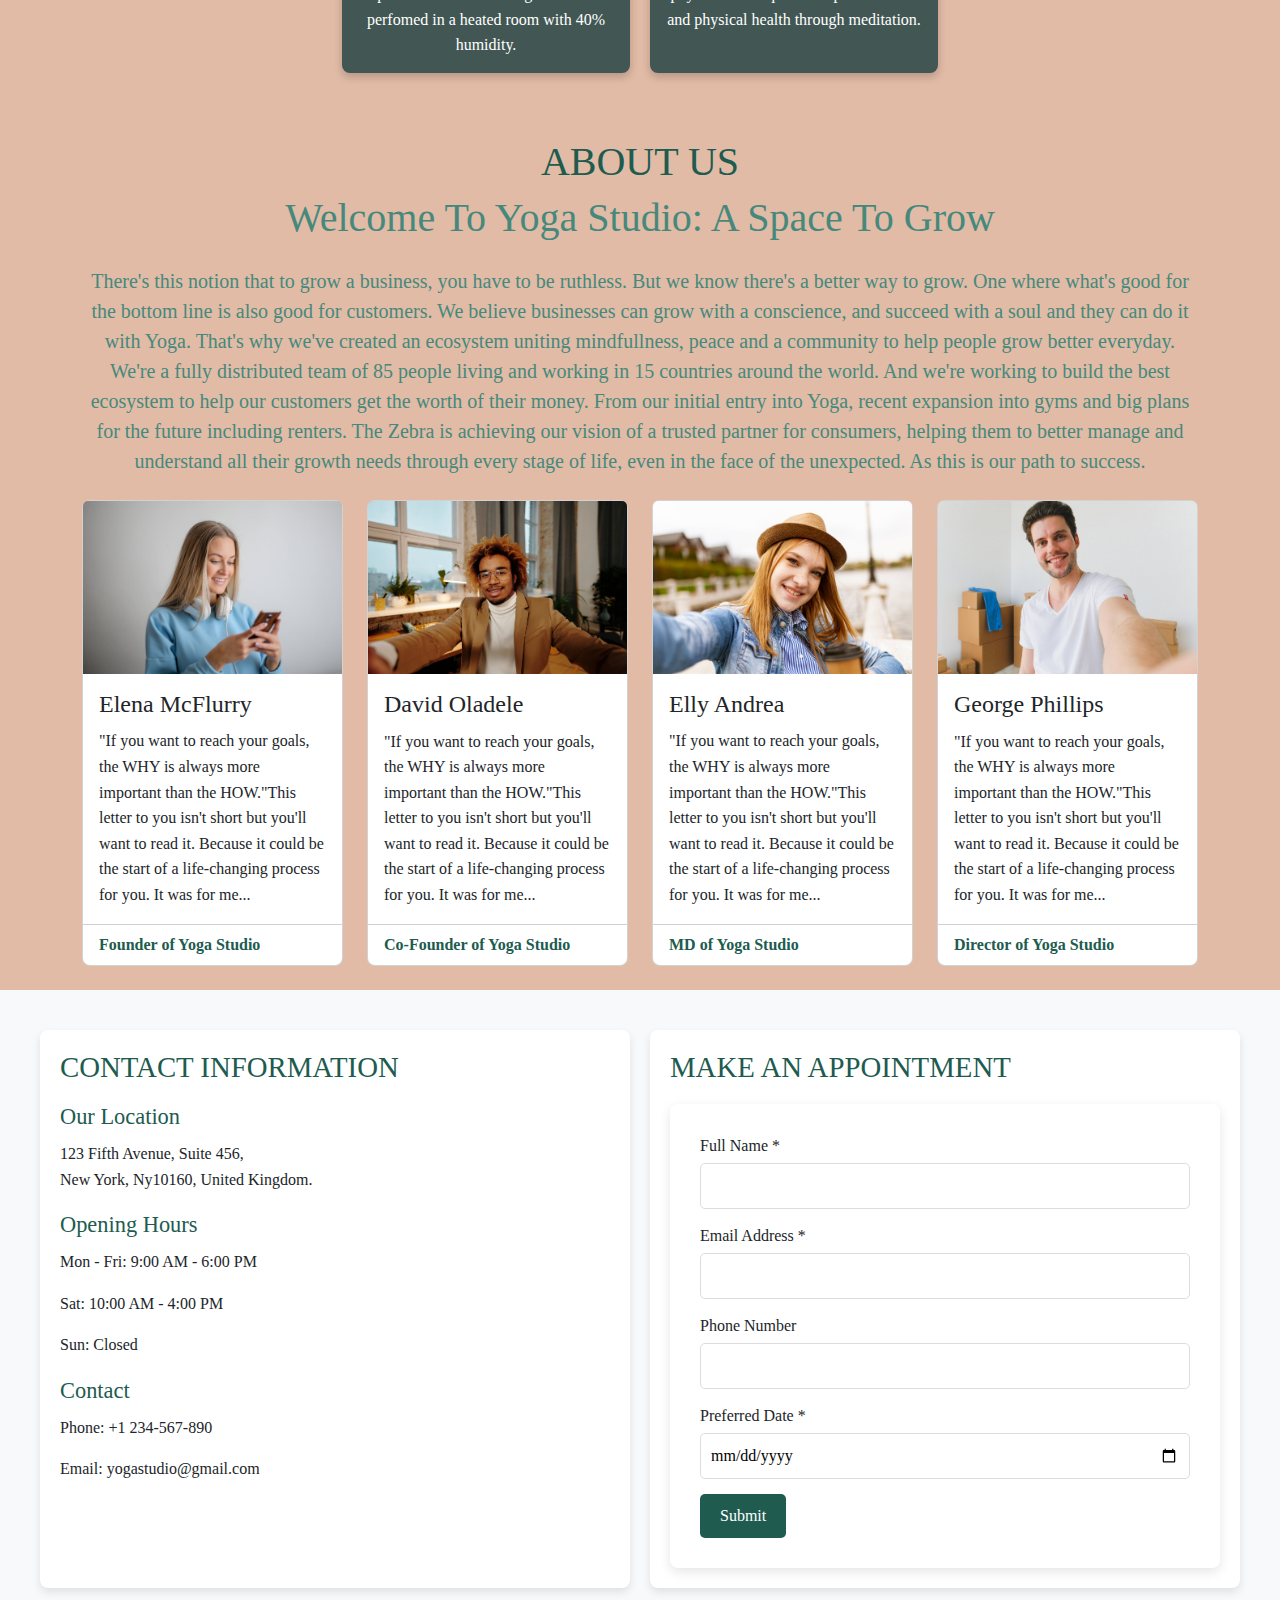
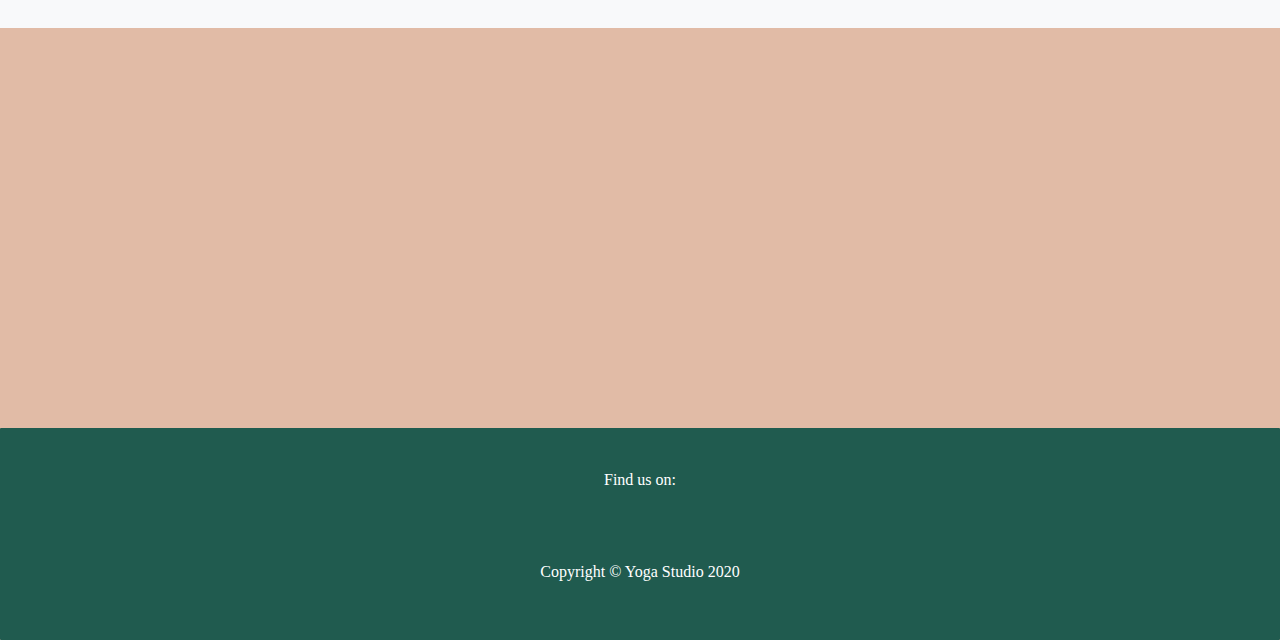
==== commit 34f0ece7: "Add screenshots of features in readme" ====
--- a/index.html
+++ b/index.html
@@ -5,8 +5,9 @@
     <meta charset="UTF-8">
     <meta name="viewport" content="width=device-width, initial-scale=1.0">
     <meta http-equiv="X-UA-Compatible" content="IE=edge">
-    <meta name="description"
-        content="Yoga studio, your destination for health and wellness!. Perfect for your next adventure in yoga.">
+    <meta name="author" content="Kenneth Adanma">
+    <meta name="keywords" content="Fitness, Health, Wellness, Yoga">
+    <meta name="description" content="Yoga studio, your destination for health and wellness!. Perfect for your next adventure in yoga.">
     <title>Yoga Studio</title>
 
     <!-- favicons generated by favicon.io -->
@@ -29,7 +30,7 @@
         <!-- Navigation -->
         <nav id="navbar nav-mid" class="navbar navbar-expand-lg fixed-top">
             <div class="container ">
-                <a class="navbar-brand" href="index.html">
+                <a class="navbar-brand" href="index.html" aria-label="Link to yoga studio logo">
                     <img src="https://websitedemos.net/lotus-spa-02/wp-content/uploads/sites/936/2021/08/site-logo.svg"
                         alt="yoga studio logo" class="logo">
                 </a>
@@ -40,16 +41,18 @@
                 <div class="collapse navbar-collapse" id="navbarNav">
                     <ul class="navbar-nav ms-auto">
                         <li class="nav-item">
-                            <a class="nav-link active" aria-current="page" href="index.html">Home</a>
+                            <a class="nav-link active" aria-current="page" href="index.html"
+                                aria-label="Go to Home Page">Home</a>
                         </li>
                         <li class="nav-item">
-                            <a class="nav-link" href="#services">Services</a>
+                            <a class="nav-link" href="#services" aria-label="Learn more about our Services">Services</a>
                         </li>
                         <li class="nav-item">
-                            <a class="nav-link" href="#aboutus">About</a>
+                            <a class="nav-link" href="#aboutus" aria-label="Learn more About Us">About</a>
                         </li>
                         <li>
-                            <a class="btn custom-button-filled ms-lg-3" href="#book-appointment">Book now</a>
+                            <a class="btn custom-button-filled ms-lg-3" href="#book-appointment"
+                                aria-label="Book an appointment now">Book now</a>
                         </li>
                     </ul>
                 </div>
@@ -62,23 +65,21 @@
                 <p class="my-4 par-heading-color">Your destination for health and wellness!We
                     understand everyone's fitness journey is unique, which is why we're dedicated to crafting customized
                     workout plans and techniques to empower you on your path to a healthier, stronger you.</p>
-                <a href="join-us.html" class="btn custom-button-outline mb-4">Join class today</a>
+                <a href="join-us.html" class="btn custom-button-outline mb-4" aria-label="Link to join class today">Join class today</a>
             </div>
 
             <div class="col-12 col-xl-6">
                 <div id="carouselExampleAutoplaying" class="carousel slide" data-bs-ride="carousel">
                     <div class="carousel-inner">
                         <div class="carousel-item active">
-                            <img src="assets/images/image-1.jpg" class="d-block w-100"
-                                alt="a lady in a yoga class">
+                            <img src="assets/images/image-1.jpg" class="d-block w-100" alt="a lady in a yoga class">
                         </div>
                         <div class="carousel-item">
                             <img src="assets/images/image-2.jpg" class="d-block w-100"
                                 alt="People who are practicing yoga">
                         </div>
                         <div class="carousel-item">
-                            <img src="assets/images/image-3.jpg" class="d-block w-100"
-                                alt="Two women practicing yoga">
+                            <img src="assets/images/image-3.jpg" class="d-block w-100" alt="Two women practicing yoga">
                         </div>
                     </div>
                     <button class="carousel-control-prev" type="button" data-bs-target="#carouselExampleAutoplaying"
@@ -146,6 +147,7 @@
                 </div>
         </section>
 
+        <!-- Service section -->
         <section id="services" class="container">
             <div class="row">
                 <div class="col-12 text-center">
@@ -205,7 +207,7 @@
             </div>
         </section>
 
-
+        <!-- About section -->
         <section id="aboutus" class="container">
             <div class="row">
                 <div class="col-12 text-center">
@@ -261,8 +263,7 @@
                 </div>
                 <div class="col-12 col-md-6 col-xl-3">
                     <div class="card">
-                        <img src="assets/images/image-6.jpg"
-                            alt="Elly Andrea, MD of Yoga Studio" class="card-img-top">
+                        <img src="assets/images/image-6.jpg" alt="Elly Andrea, MD of Yoga Studio" class="card-img-top">
                         <div class="card-body">
                             <h3 class="card-title sub-heading-color">Elly Andrea</h3>
                             <p class="card-text">
@@ -296,11 +297,11 @@
             </div>
         </section>
 
-
-        <section class="contact-section">
+        <!-- Contact/Book appointment section -->
+        <section class="contact-section" id="book-appointment" id="contact-info">
             <div class="contact-container">
                 <div class="contact-info">
-                    <h2 id="contact-info">Contact Information</h2>
+                    <h2>Contact Information</h2>
                     <div class="info-box">
                         <i class="fa-solid fa-location-dot contact-i"></i>
                         <h3>Our Location</h3>
@@ -322,7 +323,7 @@
                 </div>
 
                 <div id="appointment" class="appointment-form">
-                    <h2 id="book-appointment">Make an Appointment</h2>
+                    <h2>Make an Appointment</h2>
                     <form action="thank-you.html" method="GET">
                         <div class="form-group">
                             <label for="name">Full Name *</label>
@@ -333,9 +334,9 @@
                             <input type="email" id="email" name="email" autocomplete="email" required />
                         </div>
                         <div class="form-group">
-                            <label for="phone">Phone Number *</label>
+                            <label for="phone">Phone Number</label>
                             <input type="number" id="phone" name="phone" autocomplete="phone" pattern="\d{10,15}"
-                            minlength="10" maxlength="15" title="Please enter a valid phone number." />
+                                minlength="10" maxlength="15" title="Please enter a valid phone number." />
                         </div>
                         <div class="form-group">
                             <label for="date">Preferred Date *</label>
@@ -348,10 +349,7 @@
         </section>
     </main>
 
-
-
-
-
+    <!-- Footer section -->
     <iframe class="iframe"
         src="https://www.google.com/maps/embed?pb=!1m18!1m12!1m3!1d39853131.86738197!2d-77.8140673!3d52.434905199999996!2m3!1f0!2f0!3f0!3m2!1i1024!2i768!4f13.1!3m3!1m2!1s0x47d81230f7669219%3A0xa6c066b0f312ae0a!2sThe%20Yoga%20Studio!5e0!3m2!1sen!2sng!4v1736171499533!5m2!1sen!2sng"
         width="100%" height="400" title="Map the show the location of yoga studio"></iframe>
@@ -360,14 +358,16 @@
     <!-- Add the copyright information here -->
     <footer>
         <span>Find us on:</span>
-        <a href="http://www.facebook.com" target="_blank" rel="noopener noreferrer"
-            aria-label="Visit our Facebook page"><i class="fa-brands fa-facebook"></i></a>
-        <a href="http://www.instagram.com" target="_blank" rel="noopener noreferrer"
-            aria-label="Visit our Instagram profile"><i class="fa-brands fa-instagram"></i></a>
-        <a href="http://www.twitter.com" target="_blank" rel="noopener noreferrer" aria-label="Follow us on Twitter"><i
-                class="fa-brands fa-x-twitter"></i></a>
-        <a href="http://www.youtube.com" target="_blank" rel="noopener noreferrer"
-            aria-label="Watch our videos on YouTube"><i class="fa-brands fa-youtube"></i></a>
+        <div class="social-links">
+            <a href="http://www.facebook.com" target="_blank" rel="noopener noreferrer"
+                aria-label="Visit our Facebook page"><i class="fa-brands fa-facebook"></i></a>
+            <a href="http://www.instagram.com" target="_blank" rel="noopener noreferrer"
+                aria-label="Visit our Instagram profile"><i class="fa-brands fa-instagram"></i></a>
+            <a href="http://www.twitter.com" target="_blank" rel="noopener noreferrer"
+                aria-label="Follow us on Twitter"><i class="fa-brands fa-x-twitter"></i></a>
+            <a href="http://www.youtube.com" target="_blank" rel="noopener noreferrer"
+                aria-label="Watch our videos on YouTube"><i class="fa-brands fa-youtube"></i></a>
+        </div>
         <p>Copyright © Yoga Studio 2020</p>
     </footer>
 
--- a/assets/css/style.css
+++ b/assets/css/style.css
@@ -23,30 +23,18 @@
     padding: 0;
 }
 
-.navbar,
-#header,
-#service {
-    background-color: var(--secondary-color);
-    width: 100%;
-}
-
 /* Default styles for navigation links */
 .nav-link {
-    color: #000; /* Default text color */
+    color: #000; 
     font-size: 1.3rem;
-    text-decoration: none; /* No underline by default */
-    transition: all 0.3s ease-in-out; /* Smooth transition for hover effects */
+    text-decoration: none; 
 }
 
 /* Hover styles for better visibility */
 .nav-link:hover {
-    color: #fff; /* Change text color for better contrast */
-    font-weight: bold; /* Make the text bold */
-    text-decoration: underline; /* Add underline for clarity */
-    padding: 4px 8px; /* Optional: Increase hover area with padding */
-}
-
-
+    color: #fff;
+    font-weight: bold; 
+}
 
 h1,
 h2,
@@ -283,7 +271,7 @@
 }
 
 .service-card {
-    background-color: #425753; /* Match your design */
+    background-color: #425753; 
     color: white;
     width: 18rem;
     padding: 15px;
@@ -424,7 +412,7 @@
 }
 
 #book-appointment {
-    scroll-margin-top: 100px; /* Adjust based on header height */
+    scroll-margin-top: 70px; /* Adjust based on header height */
 }
 
 #contact-info {
@@ -494,7 +482,7 @@
     text-align: center;
     background-color: #205B4F;
     color: #fff;
-    padding: 50px;
+    padding: 40px;
     margin: 0;
     border-radius: 1px;
 }
@@ -519,28 +507,21 @@
     font-size: 1em;
 }
 
-
+.social-links a:hover {
+    color: black; /* Change icon color on hover */
+}
+
+.social-links a:hover::after {
+    left: 0; /* Slide the overlay in on hover */
+}
 
 /* Responsive Styles */
+/* Styling for smaller screens (max-width: 768px) */
 @media (max-width: 768px) {
     .service-card {
         width: 100%; /* Full width on smaller screens */
     }
-}
-
-@media (min-width: 769px) and (max-width: 992px) {
-    .service-card {
-        width: calc(50% - 20px); /* Two columns for medium screens */
-    }
-}
-
-@media (min-width: 993px) {
-    .service-card {
-        width: 18rem; /* Maintain original size for large screens */
-    }
-}
-
-@media (max-width: 768px) {
+
     .contact-container {
         flex-direction: column;
         gap: 20px;
@@ -569,7 +550,7 @@
     }
 
     i.card-img-top {
-        font-size: 50px; /* Optional: Adjust the icon size for smaller screens */
+        font-size: 50px; /* Adjust the icon size for smaller screens */
         margin-bottom: 10px;
     }
 
@@ -580,10 +561,7 @@
     .card-text {
         font-size: 1rem; /* Adjusts text size for readability */
     }
-}
-
-/* Styling for smaller screens */
-@media (max-width: 785px) {
+
     .iframe {
         height: 200px; /* Reduce map height */
     }
@@ -596,4 +574,18 @@
     footer p {
         margin-top: 10px; /* Add spacing for better layout */
     }
-}+}
+
+/* Medium screens (769px - 992px) */
+@media (min-width: 769px) and (max-width: 992px) {
+    .service-card {
+        width: calc(50% - 20px); /* Two columns for medium screens */
+    }
+}
+
+/* Large screens (993px and above) */
+@media (min-width: 993px) {
+    .service-card {
+        width: 18rem; /* Maintain original size for large screens */
+    }
+}
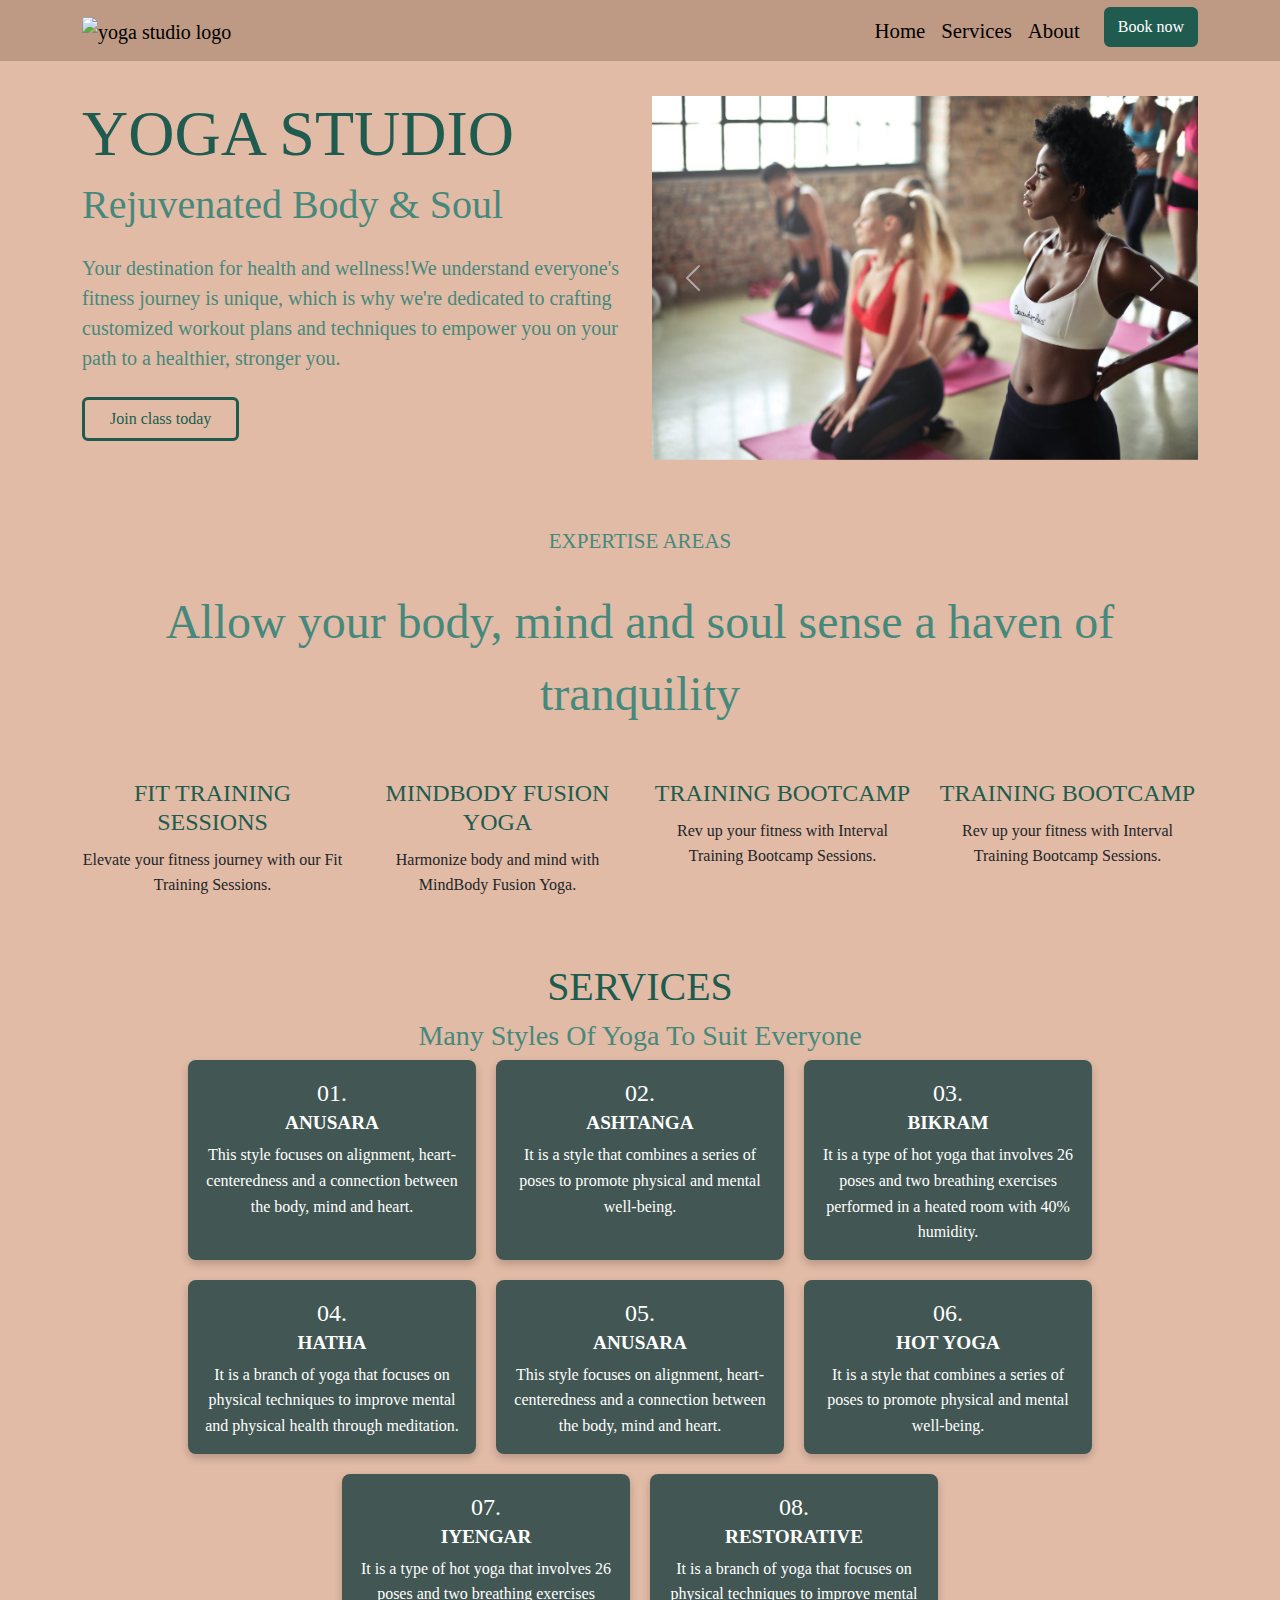
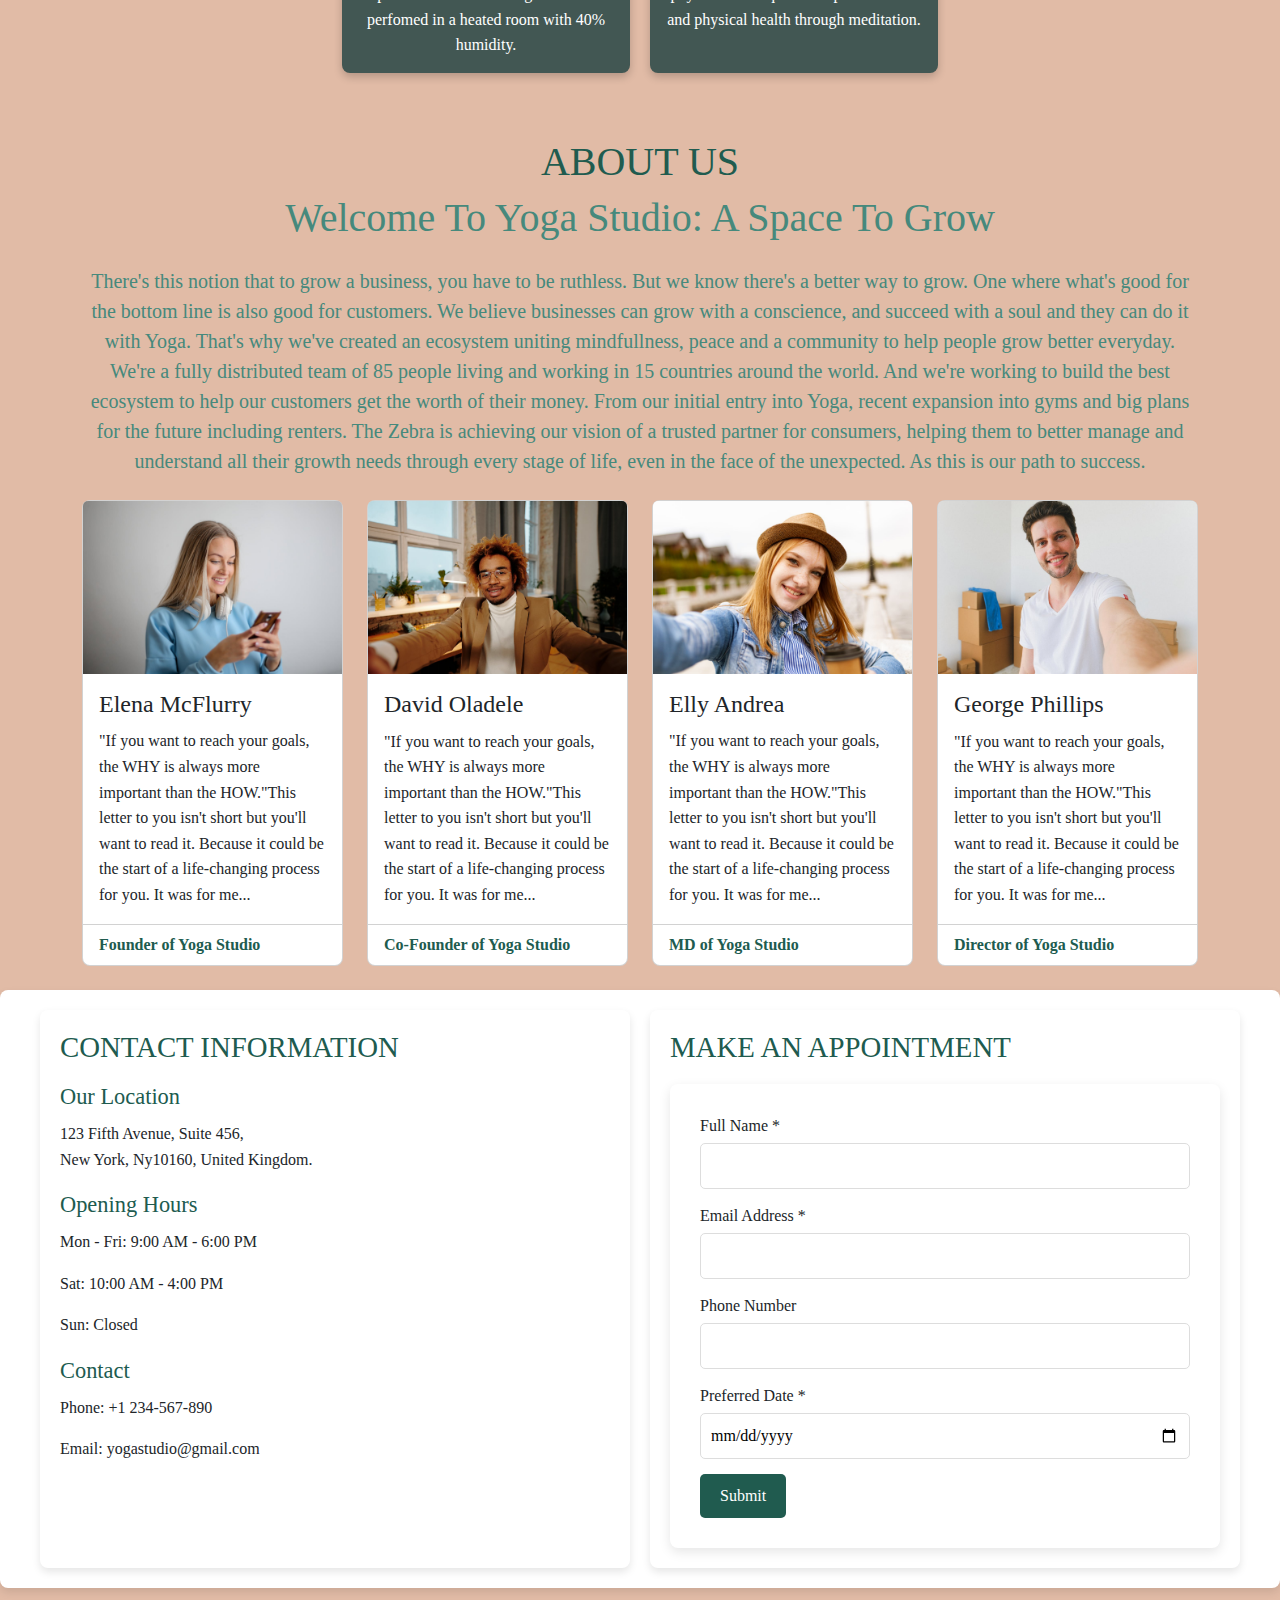
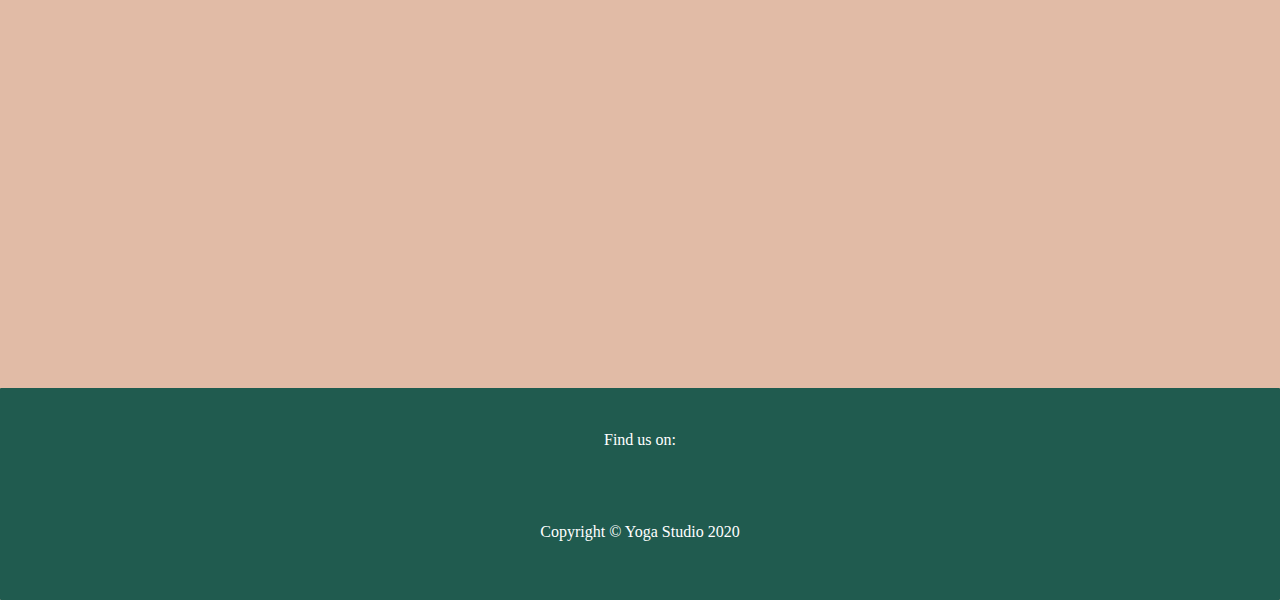
==== commit 9142b950: "Testing.md" ====
--- a/index.html
+++ b/index.html
@@ -17,7 +17,7 @@
 
 
     <!-- Bootstrap CSS -->
-    <link href="https://cdn.jsdelivr.net/npm/bootstrap@5.3.3/dist/css/bootstrap.min.css" rel="stylesheet" />
+    <link href="https://cdn.jsdelivr.net/npm/bootstrap@5.3.3/dist/css/bootstrap.min.css" rel="stylesheet">
 
     <!-- Custom CSS -->
     <link rel="stylesheet" href="assets/css/style.css">
@@ -28,7 +28,7 @@
     <!-- Header with carousel -->
     <header id="header" class="container section">
         <!-- Navigation -->
-        <nav id="navbar nav-mid" class="navbar navbar-expand-lg fixed-top">
+        <nav id="navbars" class="navbar nav-mid navbar-expand-lg fixed-top">
             <div class="container ">
                 <a class="navbar-brand" href="index.html" aria-label="Link to yoga studio logo">
                     <img src="https://websitedemos.net/lotus-spa-02/wp-content/uploads/sites/936/2021/08/site-logo.svg"
@@ -145,6 +145,7 @@
                         </div>
                     </div>
                 </div>
+            </div>    
         </section>
 
         <!-- Service section -->
@@ -246,8 +247,7 @@
                 </div>
                 <div class="col-12 col-md-6 col-xl-3">
                     <div class="card">
-                        <img src="assets/images/image-5.jpg" class="card-img-top"
-                            alt="David Oladele, Co-Founder of Yoga Studio" />
+                        <img src="assets/images/image-5.jpg" class="card-img-top" alt="David Oladele, Co-Founder of Yoga Studio">
                         <div class="card-body">
                             <h3 class="card-title sub-heading-color">David Oladele</h3>
                             <p class="card-text">
@@ -298,7 +298,7 @@
         </section>
 
         <!-- Contact/Book appointment section -->
-        <section class="contact-section" id="book-appointment" id="contact-info">
+        <section class="contact-section contact-info" id="book-appointment">
             <div class="contact-container">
                 <div class="contact-info">
                     <h2>Contact Information</h2>
@@ -327,20 +327,19 @@
                     <form action="thank-you.html" method="GET">
                         <div class="form-group">
                             <label for="name">Full Name *</label>
-                            <input type="text" id="name" name="name" autocomplete="name" required />
+                            <input type="text" id="name" name="name" autocomplete="name" required>
                         </div>
                         <div class="form-group">
                             <label for="email">Email Address *</label>
-                            <input type="email" id="email" name="email" autocomplete="email" required />
+                            <input type="email" id="email" name="email" autocomplete="email" required>
                         </div>
                         <div class="form-group">
                             <label for="phone">Phone Number</label>
-                            <input type="number" id="phone" name="phone" autocomplete="phone" pattern="\d{10,15}"
-                                minlength="10" maxlength="15" title="Please enter a valid phone number." />
+                            <input type="number" id="phone" name="phone" min="10" max="15" title="Please enter a valid phone number.">
                         </div>
                         <div class="form-group">
                             <label for="date">Preferred Date *</label>
-                            <input type="date" id="date" name="date" required />
+                            <input type="date" id="date" name="date" required>
                         </div>
                         <button type="submit" class="submit-btn">Submit</button>
                     </form>
@@ -351,8 +350,7 @@
 
     <!-- Footer section -->
     <iframe class="iframe"
-        src="https://www.google.com/maps/embed?pb=!1m18!1m12!1m3!1d39853131.86738197!2d-77.8140673!3d52.434905199999996!2m3!1f0!2f0!3f0!3m2!1i1024!2i768!4f13.1!3m3!1m2!1s0x47d81230f7669219%3A0xa6c066b0f312ae0a!2sThe%20Yoga%20Studio!5e0!3m2!1sen!2sng!4v1736171499533!5m2!1sen!2sng"
-        width="100%" height="400" title="Map the show the location of yoga studio"></iframe>
+        src="https://www.google.com/maps/embed?pb=!1m18!1m12!1m3!1d39853131.86738197!2d-77.8140673!3d52.434905199999996!2m3!1f0!2f0!3f0!3m2!1i1024!2i768!4f13.1!3m3!1m2!1s0x47d81230f7669219%3A0xa6c066b0f312ae0a!2sThe%20Yoga%20Studio!5e0!3m2!1sen!2sng!4v1736171499533!5m2!1sen!2sng" title="Map the show the location of yoga studio"></iframe>
 
 
     <!-- Add the copyright information here -->
--- a/assets/css/style.css
+++ b/assets/css/style.css
@@ -92,7 +92,7 @@
     padding: 7px 20px; /* Added padding for navbar */
 }
 
-#navbar .logo {
+#navbars .logo {
     width: 50px;
 }
 
